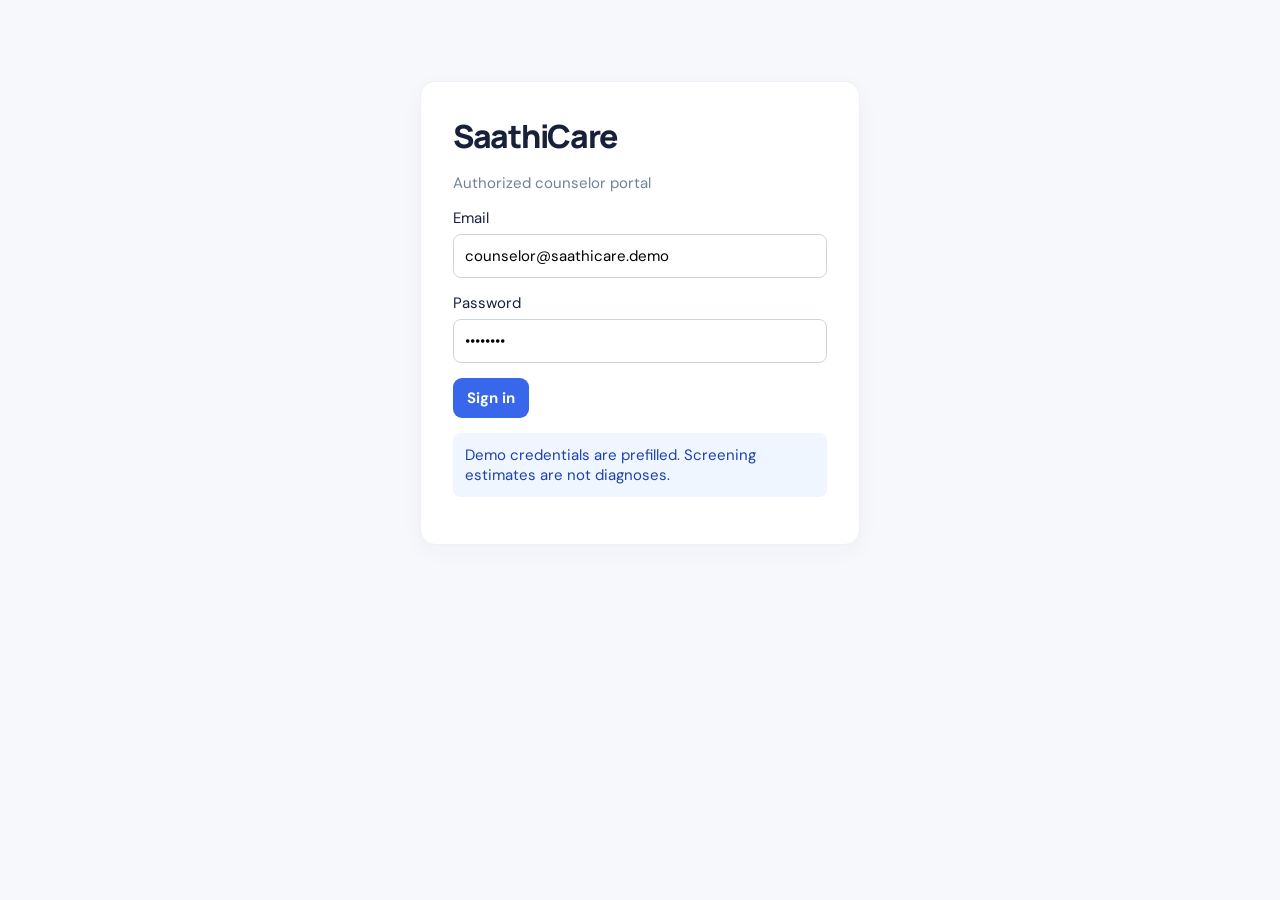
==== web/index.html @ fda9f9b1 "feat: establish SaathiCare MVP baseline" ====
<!doctype html><html><head><meta charset="utf-8"><meta name="viewport" content="width=device-width,initial-scale=1"><title>SaathiCare | Counselor Portal</title><link rel="stylesheet" href="style.css?v=20260829"></head><body><main id="app"></main><script src="app.js?v=20260828"></script></body></html>
---- web/style.css ----
@import url('https://fonts.googleapis.com/css2?family=DM+Sans:wght@400;500;600;700&family=Manrope:wght@600;700;800&display=swap');
:root{--navy:#101b35;--blue:#3867eb;--bg:#f7f8fc;--ink:#17213a;--muted:#72809a;--red:#d93f54;--amber:#c87b12;--green:#10866d}*{box-sizing:border-box}body{margin:0;background:var(--bg);font-family:'DM Sans',Arial,sans-serif;color:var(--ink);font-size:15px}button,input,textarea{font:inherit}button{cursor:pointer;border:0;border-radius:9px;padding:10px 14px;background:var(--blue);color:#fff;font-weight:700}.shell{display:grid;grid-template-columns:260px 1fr;min-height:100vh}.side{position:relative;background:linear-gradient(165deg,#121d38,#192b52);padding:30px 16px;color:#dbeafe}.brand{display:flex;align-items:center;gap:8px;margin:0 12px 44px;font:800 20px Manrope,sans-serif;color:#fff}.brand small{position:absolute;margin:44px 0 0 34px;font:700 10px 'DM Sans',sans-serif;letter-spacing:.09em;text-transform:uppercase;color:#8ba0cb}.mark{display:grid;place-items:center;width:26px;height:26px;border-radius:8px;background:#5f84ff}.side a{display:block;margin:4px 0;padding:12px 14px;color:#bfdbfe;text-decoration:none;border-radius:8px;font-weight:600}.side a:hover{background:#2a3d67}.sidebottom{position:absolute;bottom:25px;padding:0 14px;font-size:11px;color:#8ba0cb}.sidebottom a{padding-left:0;margin-top:8px}.page{width:100%;max-width:1420px;margin:auto;padding:23px 38px}.topbar{height:35px;display:flex;justify-content:space-between;align-items:center}.eyebrow{font-size:10px;letter-spacing:.13em;font-weight:800;color:#8795b1}.availability{font-size:12px;color:#52647f}.availability i{display:inline-block;width:7px;height:7px;border-radius:50%;background:#2ab17b;margin-right:5px}.heading{display:flex;justify-content:space-between;align-items:end;margin:22px 0}.heading h1,h1{margin:0 0 6px;font:800 29px Manrope,sans-serif;letter-spacing:-.04em}.muted{color:var(--muted)}.buttonlink{padding:11px 15px;border-radius:9px;background:var(--blue);color:#fff;text-decoration:none;font-weight:700}.grid{display:grid;grid-template-columns:repeat(4,1fr);gap:18px;margin:20px 0 36px}.card{padding:20px;border:1px solid #edf0f6;border-radius:15px;background:#fff;box-shadow:0 6px 22px #2532550a}.stat span{font-size:12px;font-weight:700;letter-spacing:.06em;text-transform:uppercase;color:#71809a}.stat small{font-size:11px;color:#8a96aa}.stat.priority{border-color:#f7d6dc}.num{margin-top:8px;font:800 33px Manrope,sans-serif;letter-spacing:-.05em}.low{color:var(--green)}.moderate{color:var(--amber)}.high{color:var(--red)}h2{font:800 19px Manrope,sans-serif;letter-spacing:-.025em}.sectionhead{display:flex;justify-content:space-between;align-items:end}.tablecard{overflow:hidden;border:1px solid #edf0f6;border-radius:14px;background:#fff}table{width:100%;border-collapse:collapse}th,td{padding:14px;text-align:left;border-bottom:1px solid #e8edf5}th{font-size:11px;letter-spacing:.06em;text-transform:uppercase;color:var(--muted)}.badge{display:inline-block;padding:5px 9px;border-radius:999px;background:#ecfdf5;color:var(--green);font-size:12px;font-weight:700}.badge.High{background:#fef2f2;color:var(--red)}.badge.Moderate{background:#fffbeb;color:var(--amber)}.toolbar{display:flex;justify-content:space-between;align-items:center;gap:12px;margin:20px 0}.toolbar input,.inlineform input,.login input,textarea{padding:11px;border:1px solid #cbd5e1;border-radius:8px}.toolbar input{width:280px}.login{max-width:440px;margin:9vh auto}.login .card{padding:32px}.login h1{font-size:32px}.login input,textarea{width:100%;margin:6px 0 15px}.notice{margin:15px 0;padding:12px;border-radius:8px;background:#eff6ff;color:#1e40af}.profile{display:grid;grid-template-columns:1.3fr .7fr;gap:18px}.chart{display:flex;align-items:end;gap:8px;height:150px;padding:15px 0;border-bottom:2px solid #cbd5e1}.bar{flex:1;min-width:18px;border-radius:5px 5px 0 0;background:var(--blue)}.ghost{margin-left:6px;background:#eef2ff;color:#3656b9}.empty{padding:30px;border:1px dashed #c8d1e2;border-radius:14px;background:#fff;color:#62718a}.tabs{margin:0 0 18px}.tabs button{margin-right:6px}.alertlist{display:grid;gap:12px}.alert{display:flex;align-items:center;gap:15px;padding:17px;border:1px solid #f0d9dc;border-left:4px solid var(--red);border-radius:13px;background:#fff}.alertbody{flex:1}.alertbody p{margin:5px 0}.avatar{display:grid;place-items:center;width:39px;height:39px;border-radius:50%;background:#f2e8eb;color:#b03248;font-weight:800}.resourcegrid{display:grid;grid-template-columns:repeat(3,1fr);gap:15px;margin-bottom:18px}.resource span{font-size:11px;font-weight:800;text-transform:uppercase;color:#526ce0}.resource button{display:block;margin:18px 0 0}.inlineform{display:grid;grid-template-columns:1fr 1fr;gap:9px}.inlineform button{grid-column:span 2}@media(max-width:750px){.shell{display:block}.side{display:flex;min-height:0;gap:5px;padding:15px;align-items:center;overflow:auto}.brand{margin:0 10px 0 0;white-space:nowrap}.brand small,.sidebottom{display:none}.side a{white-space:nowrap}.page{padding:20px}.topbar{display:none}.grid{grid-template-columns:repeat(2,1fr)}.profile,.resourcegrid{grid-template-columns:1fr}.heading{align-items:start;gap:12px}.heading h1{font-size:25px}.buttonlink{font-size:12px}.inlineform{grid-template-columns:1fr}.inlineform button{grid-column:auto}table{font-size:13px}th:nth-child(3),td:nth-child(3){display:none}}
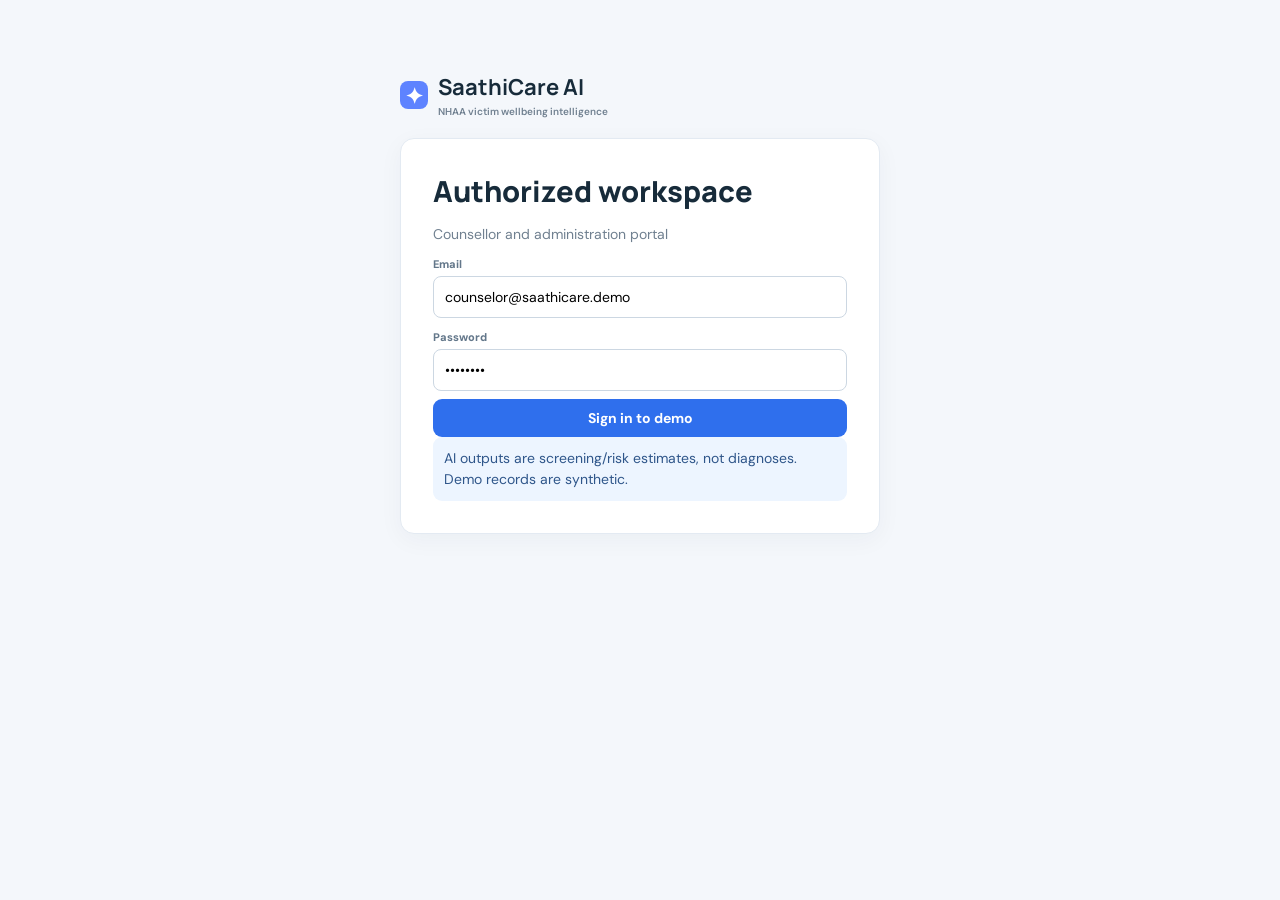
==== commit 680fd792: "Upgrade SaathiCare SIH 2026 prototype" ====
--- a/web/index.html
+++ b/web/index.html
@@ -1 +1,29 @@
-<!doctype html><html><head><meta charset="utf-8"><meta name="viewport" content="width=device-width,initial-scale=1"><title>SaathiCare | Counselor Portal</title><link rel="stylesheet" href="style.css?v=20260829"></head><body><main id="app"></main><script src="app.js?v=20260828"></script></body></html>
+<!DOCTYPE html>
+<html lang="en">
+<head>
+    <meta charset="UTF-8">
+
+    <meta
+        name="viewport"
+        content="width=device-width, initial-scale=1.0"
+    >
+
+    <meta
+        name="theme-color"
+        content="#102a43"
+    >
+
+    <title>SaathiCare AI | NHAA Command Center</title>
+
+    <link
+        rel="stylesheet"
+        href="style.css?v=20260830"
+    >
+</head>
+
+<body>
+    <main id="app"></main>
+
+    <script src="app.js?v=20260830"></script>
+</body>
+</html>
--- a/web/style.css
+++ b/web/style.css
@@ -1,2 +1,971 @@
 @import url('https://fonts.googleapis.com/css2?family=DM+Sans:wght@400;500;600;700&family=Manrope:wght@600;700;800&display=swap');
-:root{--navy:#101b35;--blue:#3867eb;--bg:#f7f8fc;--ink:#17213a;--muted:#72809a;--red:#d93f54;--amber:#c87b12;--green:#10866d}*{box-sizing:border-box}body{margin:0;background:var(--bg);font-family:'DM Sans',Arial,sans-serif;color:var(--ink);font-size:15px}button,input,textarea{font:inherit}button{cursor:pointer;border:0;border-radius:9px;padding:10px 14px;background:var(--blue);color:#fff;font-weight:700}.shell{display:grid;grid-template-columns:260px 1fr;min-height:100vh}.side{position:relative;background:linear-gradient(165deg,#121d38,#192b52);padding:30px 16px;color:#dbeafe}.brand{display:flex;align-items:center;gap:8px;margin:0 12px 44px;font:800 20px Manrope,sans-serif;color:#fff}.brand small{position:absolute;margin:44px 0 0 34px;font:700 10px 'DM Sans',sans-serif;letter-spacing:.09em;text-transform:uppercase;color:#8ba0cb}.mark{display:grid;place-items:center;width:26px;height:26px;border-radius:8px;background:#5f84ff}.side a{display:block;margin:4px 0;padding:12px 14px;color:#bfdbfe;text-decoration:none;border-radius:8px;font-weight:600}.side a:hover{background:#2a3d67}.sidebottom{position:absolute;bottom:25px;padding:0 14px;font-size:11px;color:#8ba0cb}.sidebottom a{padding-left:0;margin-top:8px}.page{width:100%;max-width:1420px;margin:auto;padding:23px 38px}.topbar{height:35px;display:flex;justify-content:space-between;align-items:center}.eyebrow{font-size:10px;letter-spacing:.13em;font-weight:800;color:#8795b1}.availability{font-size:12px;color:#52647f}.availability i{display:inline-block;width:7px;height:7px;border-radius:50%;background:#2ab17b;margin-right:5px}.heading{display:flex;justify-content:space-between;align-items:end;margin:22px 0}.heading h1,h1{margin:0 0 6px;font:800 29px Manrope,sans-serif;letter-spacing:-.04em}.muted{color:var(--muted)}.buttonlink{padding:11px 15px;border-radius:9px;background:var(--blue);color:#fff;text-decoration:none;font-weight:700}.grid{display:grid;grid-template-columns:repeat(4,1fr);gap:18px;margin:20px 0 36px}.card{padding:20px;border:1px solid #edf0f6;border-radius:15px;background:#fff;box-shadow:0 6px 22px #2532550a}.stat span{font-size:12px;font-weight:700;letter-spacing:.06em;text-transform:uppercase;color:#71809a}.stat small{font-size:11px;color:#8a96aa}.stat.priority{border-color:#f7d6dc}.num{margin-top:8px;font:800 33px Manrope,sans-serif;letter-spacing:-.05em}.low{color:var(--green)}.moderate{color:var(--amber)}.high{color:var(--red)}h2{font:800 19px Manrope,sans-serif;letter-spacing:-.025em}.sectionhead{display:flex;justify-content:space-between;align-items:end}.tablecard{overflow:hidden;border:1px solid #edf0f6;border-radius:14px;background:#fff}table{width:100%;border-collapse:collapse}th,td{padding:14px;text-align:left;border-bottom:1px solid #e8edf5}th{font-size:11px;letter-spacing:.06em;text-transform:uppercase;color:var(--muted)}.badge{display:inline-block;padding:5px 9px;border-radius:999px;background:#ecfdf5;color:var(--green);font-size:12px;font-weight:700}.badge.High{background:#fef2f2;color:var(--red)}.badge.Moderate{background:#fffbeb;color:var(--amber)}.toolbar{display:flex;justify-content:space-between;align-items:center;gap:12px;margin:20px 0}.toolbar input,.inlineform input,.login input,textarea{padding:11px;border:1px solid #cbd5e1;border-radius:8px}.toolbar input{width:280px}.login{max-width:440px;margin:9vh auto}.login .card{padding:32px}.login h1{font-size:32px}.login input,textarea{width:100%;margin:6px 0 15px}.notice{margin:15px 0;padding:12px;border-radius:8px;background:#eff6ff;color:#1e40af}.profile{display:grid;grid-template-columns:1.3fr .7fr;gap:18px}.chart{display:flex;align-items:end;gap:8px;height:150px;padding:15px 0;border-bottom:2px solid #cbd5e1}.bar{flex:1;min-width:18px;border-radius:5px 5px 0 0;background:var(--blue)}.ghost{margin-left:6px;background:#eef2ff;color:#3656b9}.empty{padding:30px;border:1px dashed #c8d1e2;border-radius:14px;background:#fff;color:#62718a}.tabs{margin:0 0 18px}.tabs button{margin-right:6px}.alertlist{display:grid;gap:12px}.alert{display:flex;align-items:center;gap:15px;padding:17px;border:1px solid #f0d9dc;border-left:4px solid var(--red);border-radius:13px;background:#fff}.alertbody{flex:1}.alertbody p{margin:5px 0}.avatar{display:grid;place-items:center;width:39px;height:39px;border-radius:50%;background:#f2e8eb;color:#b03248;font-weight:800}.resourcegrid{display:grid;grid-template-columns:repeat(3,1fr);gap:15px;margin-bottom:18px}.resource span{font-size:11px;font-weight:800;text-transform:uppercase;color:#526ce0}.resource button{display:block;margin:18px 0 0}.inlineform{display:grid;grid-template-columns:1fr 1fr;gap:9px}.inlineform button{grid-column:span 2}@media(max-width:750px){.shell{display:block}.side{display:flex;min-height:0;gap:5px;padding:15px;align-items:center;overflow:auto}.brand{margin:0 10px 0 0;white-space:nowrap}.brand small,.sidebottom{display:none}.side a{white-space:nowrap}.page{padding:20px}.topbar{display:none}.grid{grid-template-columns:repeat(2,1fr)}.profile,.resourcegrid{grid-template-columns:1fr}.heading{align-items:start;gap:12px}.heading h1{font-size:25px}.buttonlink{font-size:12px}.inlineform{grid-template-columns:1fr}.inlineform button{grid-column:auto}table{font-size:13px}th:nth-child(3),td:nth-child(3){display:none}}
+:root {
+    --navy:#102a43;
+    --navy2:#173f5f;
+    --blue:#2f6fed;
+    --sky:#eaf2ff;
+    --bg:#f4f7fb;
+    --ink:#172b3a;
+    --muted:#708090;
+    --line:#e3eaf2;
+    --red:#c73e52;
+    --amber:#b87510;
+    --green:#10866d;
+    --purple:#7657c7;
+}
+
+* {
+    box-sizing:border-box;
+}
+
+body {
+    margin:0;
+    background:var(--bg);
+    color:var(--ink);
+    font:14px 'DM Sans',system-ui,sans-serif;
+}
+
+button,input,select,textarea {
+    font:inherit;
+}
+
+button {
+    border:0;
+    border-radius:9px;
+    padding:10px 14px;
+    background:var(--blue);
+    color:white;
+    font-weight:700;
+    cursor:pointer;
+}
+
+button:hover {
+    filter:brightness(.96);
+}
+
+.wide {
+    width:100%;
+}
+
+.shell {
+    display:grid;
+    grid-template-columns:252px 1fr;
+    min-height:100vh;
+}
+
+.side {
+    background: linear-gradient(180deg, #0f2740, #173f5f);
+    color: #dcecff;
+    padding: 25px 14px;
+    position: sticky;
+    top: 0;
+    height: 100vh;
+    overflow-y: auto;
+
+    display: flex;
+    flex-direction: column;
+}
+
+.brand {
+    display:flex;
+    align-items:center;
+    gap:9px;
+    font:800 19px Manrope;
+    margin:0 10px 34px;
+    color:white;
+    position:relative;
+}
+
+.brand small {
+    position:absolute;
+    top:30px;
+    left:34px;
+    font:700 8px 'DM Sans';
+    letter-spacing:.08em;
+    color:#90aecb;
+}
+
+.mark {
+    display:grid;
+    place-items:center;
+    width:28px;
+    height:28px;
+    border-radius:8px;
+    background:#5e83ff;
+    color:#fff;
+}
+
+.navgroup {
+    margin-bottom:20px;
+}
+
+.navlabel {
+    font-size:9px;
+    letter-spacing:.12em;
+    color:#7fa2c4;
+    font-weight:800;
+    margin:10px 13px;
+}
+
+.side a {
+    display:block;
+    text-decoration:none;
+    color:#c8def2;
+    padding:11px 13px;
+    border-radius:8px;
+    margin:3px 0;
+    font-weight:600;
+}
+
+.side a:hover {
+    background:#244e70;
+    color:#fff;
+}
+
+.sidebottom {
+    margin-top: auto;
+    flex-shrink: 0;
+    font-size: 11px;
+    color: #91abc2;
+    padding: 18px 13px 4px;
+    border-top: 1px solid rgba(255, 255, 255, 0.08);
+}
+
+.sidebottom a {
+    padding-left: 0;
+    color: #b9d4e9;
+}
+
+.page {
+    width:100%;
+    max-width:1500px;
+    margin:auto;
+    padding:22px 38px;
+}
+
+.topbar {
+    height:34px;
+    display:flex;
+    justify-content:space-between;
+    align-items:center;
+}
+
+.eyebrow {
+    font-size:9px;
+    letter-spacing:.14em;
+    font-weight:800;
+    color:#8496aa;
+}
+
+.availability {
+    font-size:11px;
+    color:#62768a;
+}
+
+.availability i {
+    display:inline-block;
+    width:7px;
+    height:7px;
+    border-radius:50%;
+    background:#2ab17b;
+    margin-right:5px;
+}
+
+.heading {
+    display:flex;
+    justify-content:space-between;
+    align-items:end;
+    gap:18px;
+    margin:25px 0;
+}
+
+.heading h1 {
+    margin:4px 0 6px;
+    font:800 31px Manrope;
+    letter-spacing:-.04em;
+}
+
+.muted {
+    color:var(--muted);
+}
+
+.buttonlink {
+    display:inline-block;
+    text-decoration:none;
+    color:white;
+    background:var(--blue);
+    padding:11px 15px;
+    border-radius:9px;
+    font-weight:700;
+}
+
+.grid {
+    display:grid;
+    grid-template-columns:repeat(4,1fr);
+    gap:15px;
+    margin-bottom:24px;
+}
+
+.grid.six {
+    grid-template-columns:repeat(6,1fr);
+}
+
+.card {
+    background:white;
+    border:1px solid var(--line);
+    border-radius:14px;
+    padding:19px;
+    box-shadow:0 6px 24px rgba(25,53,80,.045);
+}
+
+.stat span {
+    display:block;
+    text-transform:uppercase;
+    letter-spacing:.06em;
+    font-size:10px;
+    font-weight:800;
+    color:#7b8b9b;
+}
+
+.stat small {
+    color:#8b99a8;
+    font-size:10px;
+}
+
+.num {
+    font:800 30px Manrope;
+    margin:8px 0;
+}
+
+.low {
+    color:var(--green);
+}
+
+.moderate {
+    color:var(--amber);
+}
+
+.high {
+    color:var(--red);
+}
+
+.urgenttext {
+    color:#a82b3e;
+}
+
+.priority {
+    border-color:#f2d6db;
+}
+
+.urgent {
+    border-color:#f2c9d0;
+}
+
+.dashboardgrid {
+    display:grid;
+    grid-template-columns:1.55fr .75fr;
+    gap:18px;
+}
+
+.sectionhead {
+    display:flex;
+    align-items:center;
+    justify-content:space-between;
+    gap:10px;
+}
+
+.sectionhead h2 {
+    font:800 18px Manrope;
+    margin:0 0 10px;
+}
+
+.tablecard {
+    overflow:auto;
+    border:1px solid var(--line);
+    border-radius:11px;
+    background:#fff;
+}
+
+table {
+    width:100%;
+    border-collapse:collapse;
+}
+
+th,td {
+    text-align:left;
+    padding:12px;
+    border-bottom:1px solid #edf1f5;
+}
+
+th {
+    font-size:9px;
+    letter-spacing:.08em;
+    text-transform:uppercase;
+    color:#7d8c9b;
+}
+
+td {
+    font-size:12px;
+}
+
+.badge {
+    display:inline-block;
+    padding:4px 8px;
+    border-radius:999px;
+    background:#eef8f4;
+    color:var(--green);
+    font-size:10px;
+    font-weight:800;
+}
+
+.badge.Moderate {
+    background:#fff7e8;
+    color:var(--amber);
+}
+
+.badge.High {
+    background:#fff0f2;
+    color:var(--red);
+}
+
+.badge.Urgent {
+    background:#ffe8ec;
+    color:#a82b3e;
+}
+
+.ghost {
+    background:#eef3ff;
+    color:#315bc5;
+}
+
+.notice {
+    background:#edf5ff;
+    color:#2f568a;
+    padding:11px;
+    border-radius:9px;
+    line-height:1.5;
+}
+
+.notice.compact {
+    padding:8px 10px;
+    font-size:11px;
+}
+
+.insight {
+    display:flex;
+    gap:12px;
+    line-height:1.5;
+}
+
+.insighticon {
+    display:grid;
+    place-items:center;
+    width:38px;
+    height:38px;
+    border-radius:10px;
+    background:var(--sky);
+    color:var(--blue);
+    font-weight:900;
+}
+
+.minirow {
+    display:flex;
+    justify-content:space-between;
+    gap:10px;
+    border-top:1px solid #edf1f5;
+    padding:11px 0;
+    font-size:12px;
+}
+
+.tag,.status {
+    font-size:9px;
+    font-weight:800;
+    letter-spacing:.05em;
+}
+
+.status {
+    padding:5px 7px;
+    border-radius:999px;
+    background:#edf8f4;
+    color:var(--green);
+}
+
+.status.prototype {
+    background:#f2edff;
+    color:var(--purple);
+}
+
+.status.simulation {
+    background:#fff6e8;
+    color:var(--amber);
+}
+
+.status.planned {
+    background:#eef1f4;
+    color:#68798a;
+}
+
+.status.demo {
+    background:#eaf2ff;
+    color:#315bc5;
+}
+
+.toolbar {
+    display:flex;
+    justify-content:space-between;
+    gap:12px;
+    margin:15px 0;
+}
+
+.toolbar input,.login input,.stack input,.stack select,.stack textarea,.alertbox select {
+    padding:11px;
+    border:1px solid #ccd7e2;
+    border-radius:8px;
+    background:white;
+}
+
+.toolbar input {
+    width:330px;
+}
+
+.casegrid {
+    display:grid;
+    grid-template-columns:repeat(3,1fr);
+    gap:16px;
+}
+
+.casecard {
+    background:#fff;
+    border:1px solid var(--line);
+    border-radius:14px;
+    padding:18px;
+}
+
+.casehead {
+    display:flex;
+    justify-content:space-between;
+    align-items:center;
+    gap:10px;
+}
+
+.caseid {
+    font-size:11px;
+    font-weight:800;
+    letter-spacing:.06em;
+    color:#54708a;
+}
+
+.scoreline {
+    display:flex;
+    align-items:baseline;
+    gap:5px;
+    margin:16px 0 8px;
+}
+
+.scoreline strong {
+    font:800 30px Manrope;
+}
+
+.scoreline span {
+    font-size:11px;
+    color:var(--muted);
+}
+
+.scoreline .trend {
+    margin-left:auto;
+    color:var(--red);
+    font-weight:800;
+    font-size:10px;
+}
+
+.progress {
+    height:7px;
+    background:#edf1f5;
+    border-radius:20px;
+    overflow:hidden;
+    margin-bottom:15px;
+}
+
+.progress i {
+    display:block;
+    height:100%;
+    background:var(--blue);
+    border-radius:20px;
+}
+
+.back {
+    background:transparent;
+    color:#456078;
+    padding:5px 0;
+}
+
+.heroRisk {
+    display:flex;
+    justify-content:space-between;
+    align-items:center;
+    background:linear-gradient(135deg,#102a43,#214e72);
+    color:#fff;
+    border-radius:16px;
+    padding:25px 28px;
+    margin-bottom:18px;
+}
+
+.heroNum {
+    font:800 52px Manrope;
+    letter-spacing:-.06em;
+    margin-top:4px;
+}
+
+.heroNum small {
+    font-size:17px;
+    color:#b8cee2;
+}
+
+.heroRisk p {
+    margin:2px 0 0;
+    color:#b8cee2;
+}
+
+.trajectory {
+    min-width:210px;
+    border-left:1px solid #52718a;
+    padding-left:25px;
+}
+
+.trajectory span,.trajectory small {
+    display:block;
+    color:#9fb8cb;
+    font-size:10px;
+}
+
+.trajectory b {
+    display:block;
+    font:800 20px Manrope;
+    margin:5px 0;
+}
+
+.profilegrid {
+    display:grid;
+    grid-template-columns:1.35fr .65fr;
+    gap:18px;
+}
+
+.factor {
+    margin:12px 0;
+}
+
+.factor>div:first-child {
+    display:flex;
+    justify-content:space-between;
+    font-size:11px;
+}
+
+.factorbar {
+    height:7px;
+    background:#edf1f5;
+    border-radius:9px;
+    overflow:hidden;
+    margin-top:5px;
+}
+
+.factorbar i {
+    display:block;
+    height:100%;
+    background:var(--blue);
+}
+
+.bigbars {
+    height:190px;
+    display:flex;
+    align-items:end;
+    gap:9px;
+    border-bottom:1px solid #ccd6e1;
+    padding-top:20px;
+}
+
+.bigbars>div {
+    flex:1;
+    background:#5e83ff;
+    border-radius:6px 6px 0 0;
+    min-width:18px;
+    position:relative;
+}
+
+.bigbars span {
+    position:absolute;
+    top:-19px;
+    left:50%;
+    transform:translateX(-50%);
+    font-size:9px;
+    color:#5b6d80;
+}
+
+.chartlabels {
+    display:flex;
+    gap:9px;
+    margin-top:7px;
+}
+
+.chartlabels span {
+    flex:1;
+    text-align:center;
+    font-size:8px;
+    color:#8795a5;
+}
+
+.timelineitem {
+    display:flex;
+    gap:10px;
+    padding:0 0 18px;
+}
+
+.timelineitem>i {
+    width:10px;
+    height:10px;
+    border-radius:50%;
+    background:var(--blue);
+    margin-top:4px;
+    box-shadow:0 0 0 4px #eaf2ff;
+    flex:none;
+}
+
+.timelineitem small,.timelineitem b,.timelineitem p {
+    display:block;
+}
+
+.timelineitem small {
+    font-size:9px;
+    color:#8b99a8;
+}
+
+.timelineitem b {
+    font-size:12px;
+    margin-top:2px;
+}
+
+.timelineitem p {
+    font-size:11px;
+    color:var(--muted);
+    margin:4px 0;
+}
+
+.alertbox {
+    background:#fff5f6;
+    border:1px solid #f3d6da;
+    padding:13px;
+    border-radius:10px;
+}
+
+.alertbox select {
+    margin-top:9px;
+}
+
+.alertbox button {
+    margin-left:6px;
+}
+
+.stack {
+    display:grid;
+    gap:8px;
+    margin:10px 0;
+}
+
+.alertlist {
+    display:grid;
+    gap:12px;
+}
+
+.alert {
+    display:flex;
+    align-items:center;
+    gap:15px;
+    background:#fff;
+    border:1px solid var(--line);
+    border-left:4px solid var(--red);
+    padding:16px;
+    border-radius:13px;
+}
+
+.alert.urgent {
+    border-left-color:#a82b3e;
+}
+
+.alerticon {
+    width:36px;
+    height:36px;
+    border-radius:50%;
+    display:grid;
+    place-items:center;
+    background:#fff0f2;
+    color:var(--red);
+    font-weight:900;
+}
+
+.alertbody {
+    flex:1;
+}
+
+.analyticgrid {
+    display:grid;
+    grid-template-columns:repeat(2,1fr);
+    gap:15px;
+}
+
+.barrow {
+    display:grid;
+    grid-template-columns:150px 1fr 25px;
+    align-items:center;
+    gap:10px;
+    margin:13px 0;
+    font-size:11px;
+}
+
+.barrow>div {
+    height:8px;
+    background:#edf1f5;
+    border-radius:8px;
+    overflow:hidden;
+}
+
+.barrow i {
+    display:block;
+    height:100%;
+    background:var(--blue);
+}
+
+.featurematrix {
+    display:grid;
+    grid-template-columns:repeat(2,1fr);
+    gap:10px;
+}
+
+.featurematrix>div {
+    display:flex;
+    justify-content:space-between;
+    align-items:center;
+    padding:12px;
+    border:1px solid var(--line);
+    border-radius:9px;
+}
+
+.featurematrix span {
+    font-size:12px;
+}
+
+.featuregrid {
+    display:grid;
+    grid-template-columns:repeat(3,1fr);
+    gap:12px;
+}
+
+.featuretile {
+    border:1px solid var(--line);
+    border-radius:12px;
+    padding:18px;
+}
+
+.featuretile b,.featuretile strong,.featuretile span {
+    display:block;
+}
+
+.featuretile strong {
+    font:800 30px Manrope;
+    margin:8px 0;
+}
+
+.featuretile span {
+    font-size:11px;
+    color:var(--muted);
+}
+
+.resourcegrid {
+    display:grid;
+    grid-template-columns:repeat(3,1fr);
+    gap:14px;
+}
+
+.resource span {
+    font-size:9px;
+    text-transform:uppercase;
+    letter-spacing:.08em;
+    color:#5270d5;
+    font-weight:800;
+}
+
+.previewgrid {
+    display:grid;
+    grid-template-columns:repeat(4,1fr);
+    gap:15px;
+}
+
+.previewicon {
+    font-size:24px;
+    color:var(--blue);
+    margin-bottom:15px;
+}
+
+.preview p {
+    min-height:52px;
+}
+
+.login {
+    max-width:480px;
+    margin:8vh auto;
+}
+
+.loginhero {
+    display:flex;
+    align-items:center;
+    gap:10px;
+    margin-bottom:20px;
+    font:800 22px Manrope;
+}
+
+.loginhero small {
+    display:block;
+    font:600 10px 'DM Sans';
+    color:var(--muted);
+    margin-top:3px;
+}
+
+.login .card {
+    padding:32px;
+}
+
+.login h1 {
+    font:800 29px Manrope;
+    margin:0 0 6px;
+}
+
+.login label {
+    display:block;
+    font-size:11px;
+    font-weight:800;
+    color:#63778a;
+    margin-top:12px;
+}
+
+.login input {
+    width:100%;
+    margin-top:5px;
+}
+
+.login button.wide {
+    margin-top:8px;
+}
+
+.demochips {
+    display:flex;
+    gap:7px;
+    margin:10px 0;
+}
+
+.demochips button {
+    flex:1;
+}
+
+.empty {
+    padding:30px;
+    border:1px dashed #c9d5e0;
+    border-radius:12px;
+    background:#fff;
+    color:#718294;
+}
+
+@media(max-width:1150px) {
+    .grid.six{grid-template-columns:repeat(3,1fr);
+}
+
+.casegrid,.previewgrid {
+    grid-template-columns:repeat(2,1fr);
+}
+
+.profilegrid,.dashboardgrid {
+    grid-template-columns:1fr;
+}
+
+.resourcegrid {
+    grid-template-columns:repeat(2,1fr);
+}
+
+@media(max-width:800px) {
+    .shell{display:block;
+}
+
+.side {
+    position:relative;
+    height:auto;
+    display:flex;
+    overflow:auto;
+    padding:12px;
+}
+
+.brand {
+    margin:0 12px 0 0;
+    white-space:nowrap;
+}
+
+.brand small,.sidebottom {
+    display:none;
+}
+
+.navgroup {
+    display:flex;
+    margin:0;
+}
+
+.navlabel {
+    display:none;
+}
+
+.side a {
+    white-space:nowrap;
+}
+
+.page {
+    padding:18px;
+}
+
+.topbar {
+    display:none;
+}
+
+.grid.six {
+    grid-template-columns:repeat(2,1fr);
+}
+
+.casegrid,.previewgrid,.analyticgrid,.resourcegrid,.featurematrix {
+    grid-template-columns:1fr;
+}
+
+.heading {
+    align-items:start;
+}
+
+.heroRisk {
+    display:block;
+}
+
+.trajectory {
+    border-left:0;
+    border-top:1px solid #52718a;
+    padding:14px 0 0;
+    margin-top:16px;
+}
+
+.toolbar {
+    display:block;
+}
+
+.toolbar input {
+    width:100%;
+}
+
+.featuregrid {
+    grid-template-columns:1fr;
+}
+
+.barrow {
+    grid-template-columns:100px 1fr 25px;
+}
+}}
